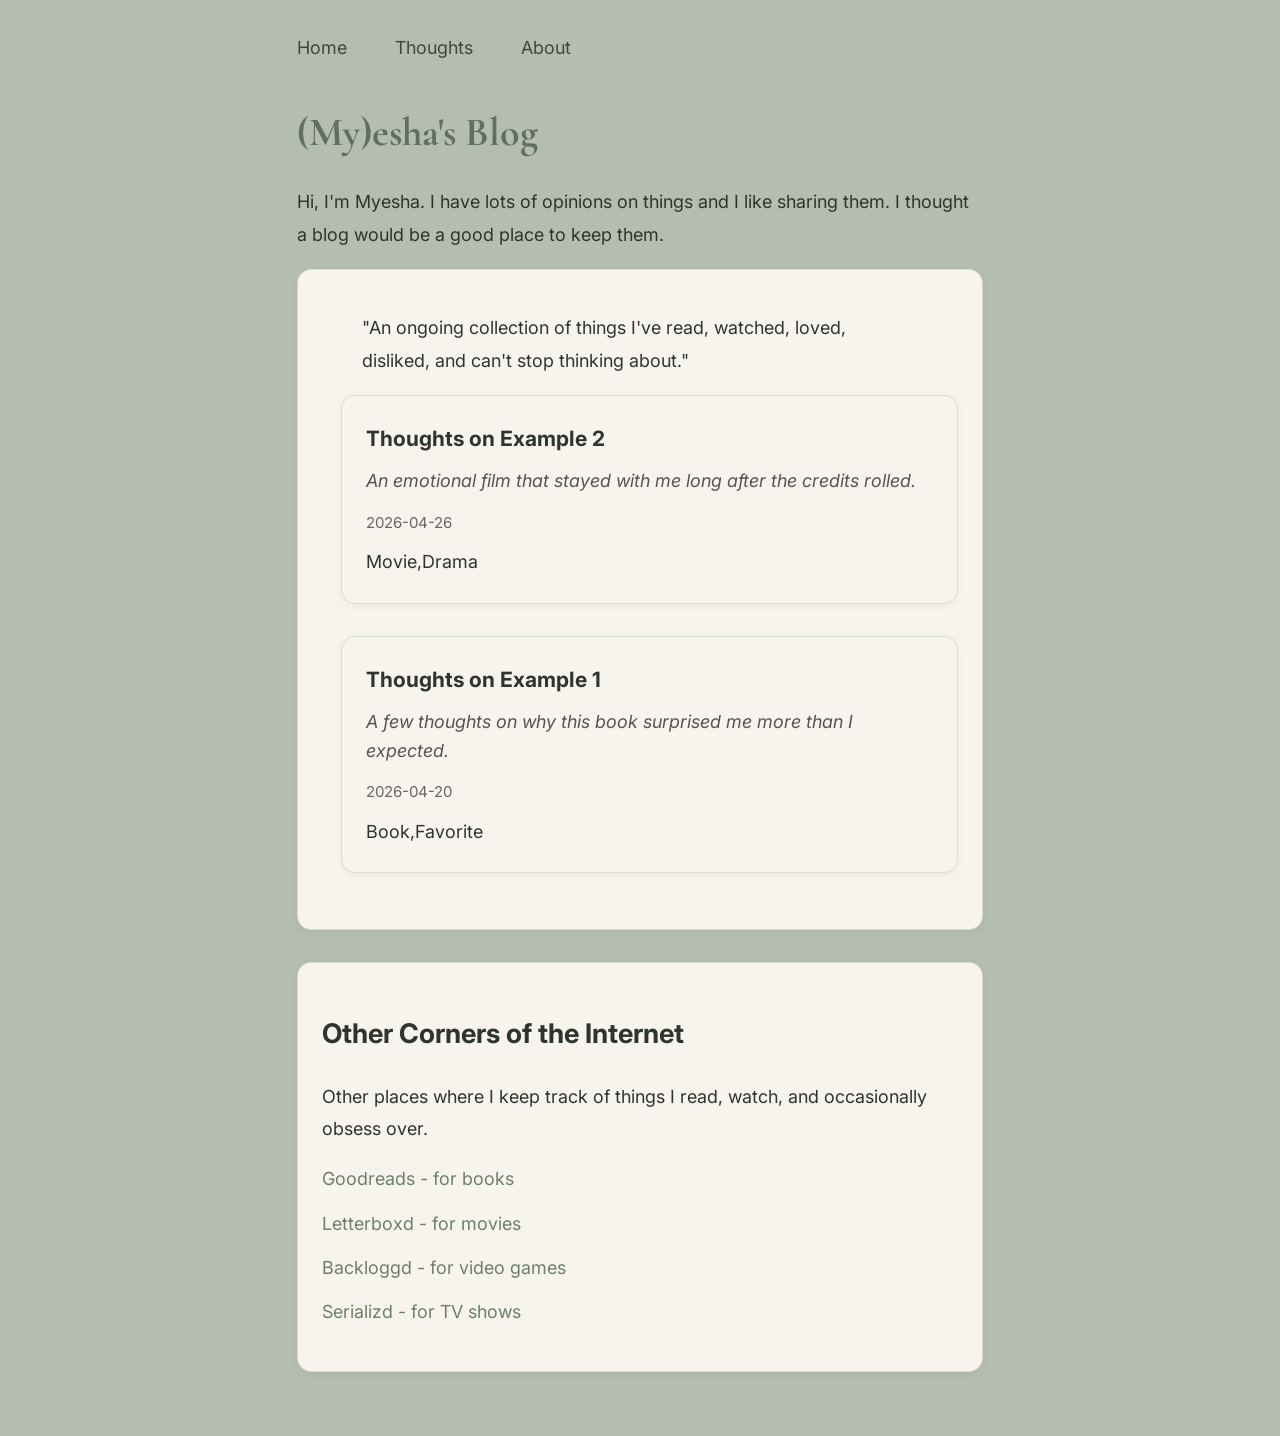
==== index.html @ 49e53ad8 "fixed tags problem" ====
<!DOCTYPE html>
<html>

<head>
  <title>(My)esha's Blog</title>
  <link rel="stylesheet" href="style.css">
  <link rel="preconnect" href="https://fonts.googleapis.com">
  <link rel="preconnect" href="https://fonts.gstatic.com" crossorigin>
  <link href="https://fonts.googleapis.com/css2?family=Cormorant+Garamond:wght@600;700&family=Inter:wght@400;500;600&display=swap" rel="stylesheet">
</head>

<body>

  <nav>
    <a href="index.html">Home</a>
    <a href="thoughts.html">Thoughts</a>
    <a href="about.html">About</a>
  </nav>

  <h1>(My)esha's Blog</h1>

  <p>
    Hi, I'm Myesha. I have lots of opinions on things and I like sharing them.
    I thought a blog would be a good place to keep them.
  </p>
  
  <section>
    <blockquote>
      "An ongoing collection of things I've read,
      watched, loved, disliked, and can't stop
      thinking about."
    </blockquote>
    <ul id="latest-posts"></ul>
    <script src="posts.js"></script>
  </section>
  
  <script>

    const latestList =
      document.getElementById("latest-posts");

    // copy + sort newest first
    const sortedPosts = [...posts].sort(
      (a, b) => new Date(b.date) - new Date(a.date)
    );

    // show newest 3 posts
    const latestPosts = sortedPosts.slice(0, 3);

    latestPosts.forEach(post => {

      const section = document.createElement("section"); 
      section.className = "post-preview";

      section.innerHTML = `
        <h3>
          <a href="${post.url}">
            ${post.title}
          </a>
        </h3>

        <p class="excerpt">
          ${post.excerpt}
        </p>

        <small>${post.date}</small>

        <div class="tags">
          ${post.tags}
        </div>
      `;

      latestList.appendChild(section);

    });

  </script>

  <section>
    <h2>Other Corners of the Internet</h2>

    <p>
    Other places where I keep track of things I read,
    watch, and occasionally obsess over.
    </p>

    <ul class="other-links">
      <li><a href="https://www.goodreads.com/user/show/201235929
">Goodreads - for books</a></li>
      <li><a href="https://boxd.it/lc8Df">Letterboxd - for movies</a></li>
      <li><a href="https://bckl.gg/uen9">Backloggd - for video games</a></li>
      <li><a href="https://srlzd.com/u/mchoud6">Serializd - for TV shows</a></li>
    </ul>
  </section>

</body>
</html>
---- style.css ----
/* GENERAL PAGE */

* {
  box-sizing: border-box;
}

body {
  max-width: 750px;
  margin: 0 auto;
  padding: 2rem;
  font-family: 'Inter', sans-serif;
  line-height: 1.8;
  font-size: 18px;
  background-color: #B5BDAE;
  color: #2F342F;
}

h1, summary {
  font-family: 'Cormorant Garamond', serif;
  color: #5f705f;
}

/* HEADINGS */
  
h1 {
  font-size: 2.5rem;
  margin-bottom: 0.5rem;
}

/* INTRO PARAGRAPH */
p {
  max-width: 65ch;
}

/* NAVIGATION */

nav {
  display: flex;
  gap: 2rem;
  margin-bottom: 2rem;
}
  
nav a {
  text-decoration: none;
  color: #444;
  margin-right: 1rem;
}

nav a:hover {
  text-decoration: underline;
}

/* LINKS */
a {
  color: #6E7F69;
  text-decoration: none;
  transition: color 0.2s ease;
}

a:hover {
  color: #A37B84;
  text-decoration: underline;
}

/* POST LISTS */
ul {
  padding-left: 1.2rem;
  list-style-position: outside;
}

li {
  margin-bottom: 1rem;
}

/* COLLAPSIBLE WEEK SECTIONS */ 

details {
  margin-bottom: 1.5rem;
  padding: 0.5rem 0;
}

summary {
  font-size: 1.1rem;
  font-weight: bold;
  cursor: pointer;
  margin-bottom: 0.5rem;
  letter-spacing: 0.03em;
}

summary:hover {
  opacity: 0.7;
}

/* SMALL TEXT */

small {
  color: #666;
}

/* HORIZONTAL RULE */ 

hr {
  margin: 2rem 0; 
  border: none;
  border-top: 1px solid #ddd;
}

/* CARD EFFECT */
section {
  background: #F7F4EE;
  border: 1px solid #D7DDD3;
  padding: 1.5rem;
  border-radius: 14px;
  margin-bottom: 2rem;
  box-shadow: 0 2px 8px rgba(0,0,0,0.05);
}

::selection {
  background: #dbeafe;
}

/* OTHER LINKS */
.other-links {
  list-style: none;
  padding-left: 0;
}

.other-links li {
  margin-bottom: 0.75rem;
}

/* TAGS */
.tags {
  margin-top: 0.5rem;
}

.tag {
  display: inline-block;
  padding: 0.25rem 0.7rem;
  margin-right: 0.4rem;
  margin-top: 0.3rem;

  background-color: #e6ece4;
  color: #5f705f;

  border-radius: 999px;

  font-size: 0.8rem;
}

.excerpt {
  margin: 0.6rem 0;
  color: #555;
  font-style: italic;
  line-height: 1.6;
}

.post-preview {
  margin-bottom: 2rem;
}

.post-preview h3 {
  margin-top: 0;
  margin-bottom: 0.5rem;
}

.post-preview h3 a {
  text-decoration: none;
  color: inherit;
}

.post-preview h3 a:hover {
  color: #6f8b73;
}
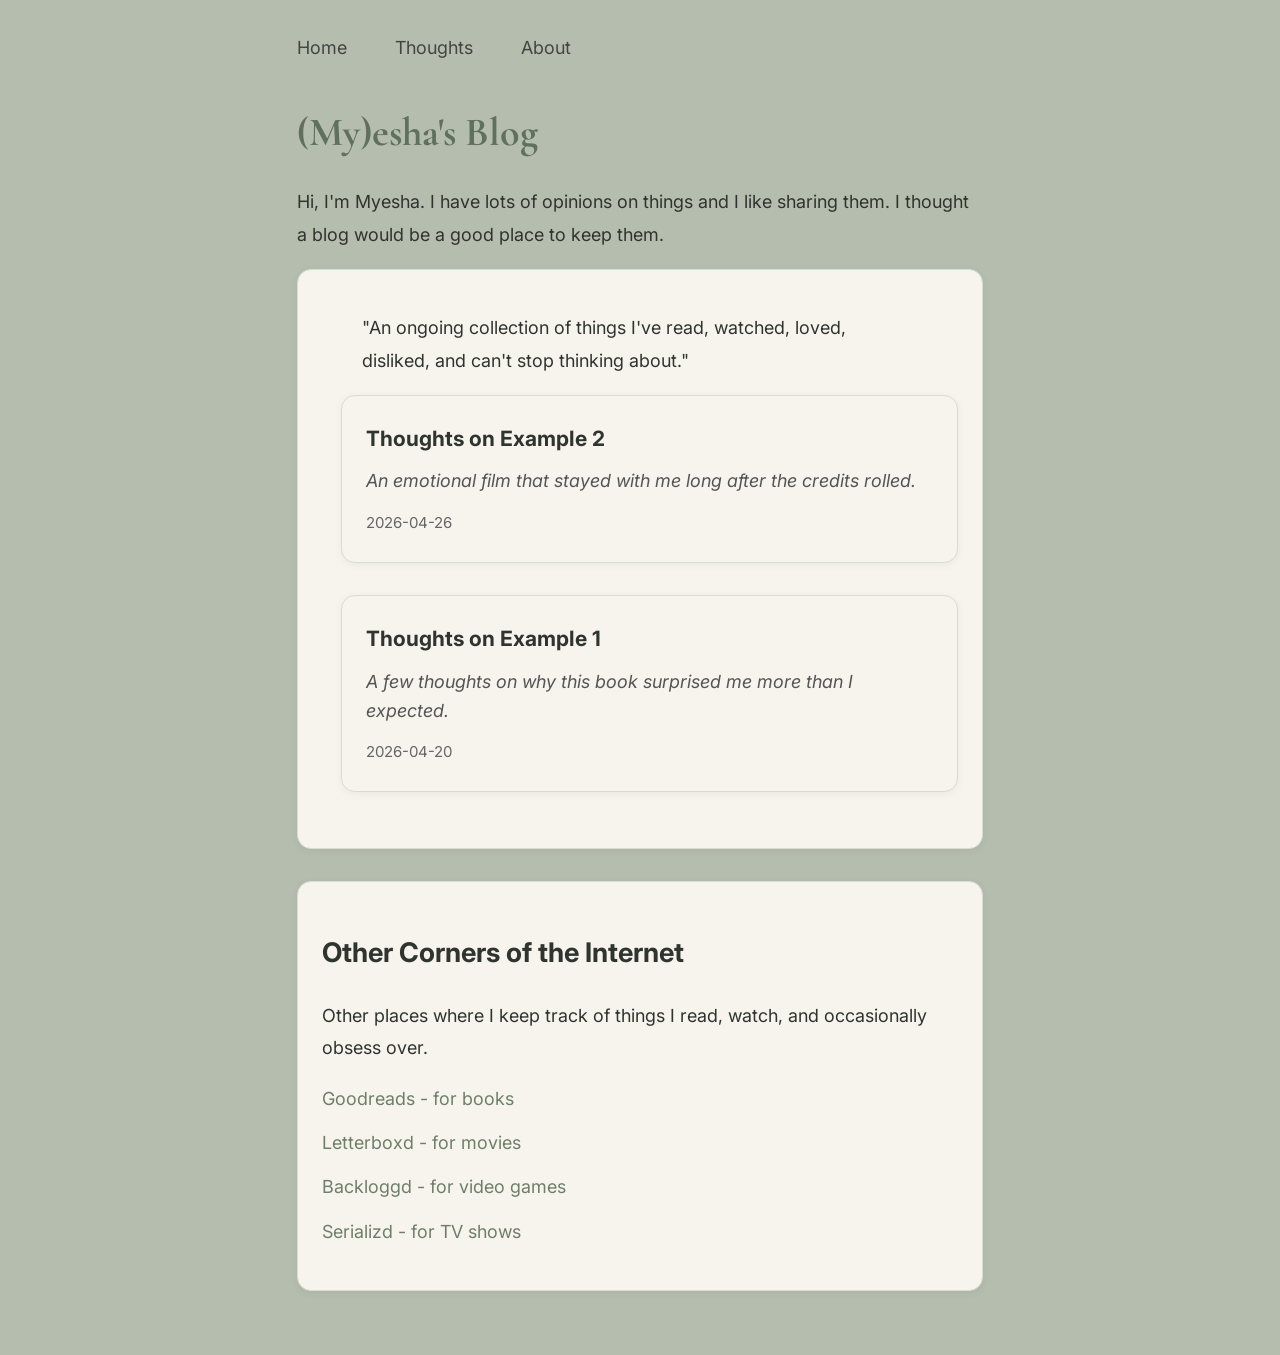
==== commit fbb9f0ff: "got rid of tags" ====
--- a/index.html
+++ b/index.html
@@ -64,10 +64,6 @@
         </p>
 
         <small>${post.date}</small>
-
-        <div class="tags">
-          ${post.tags}
-        </div>
       `;
 
       latestList.appendChild(section);
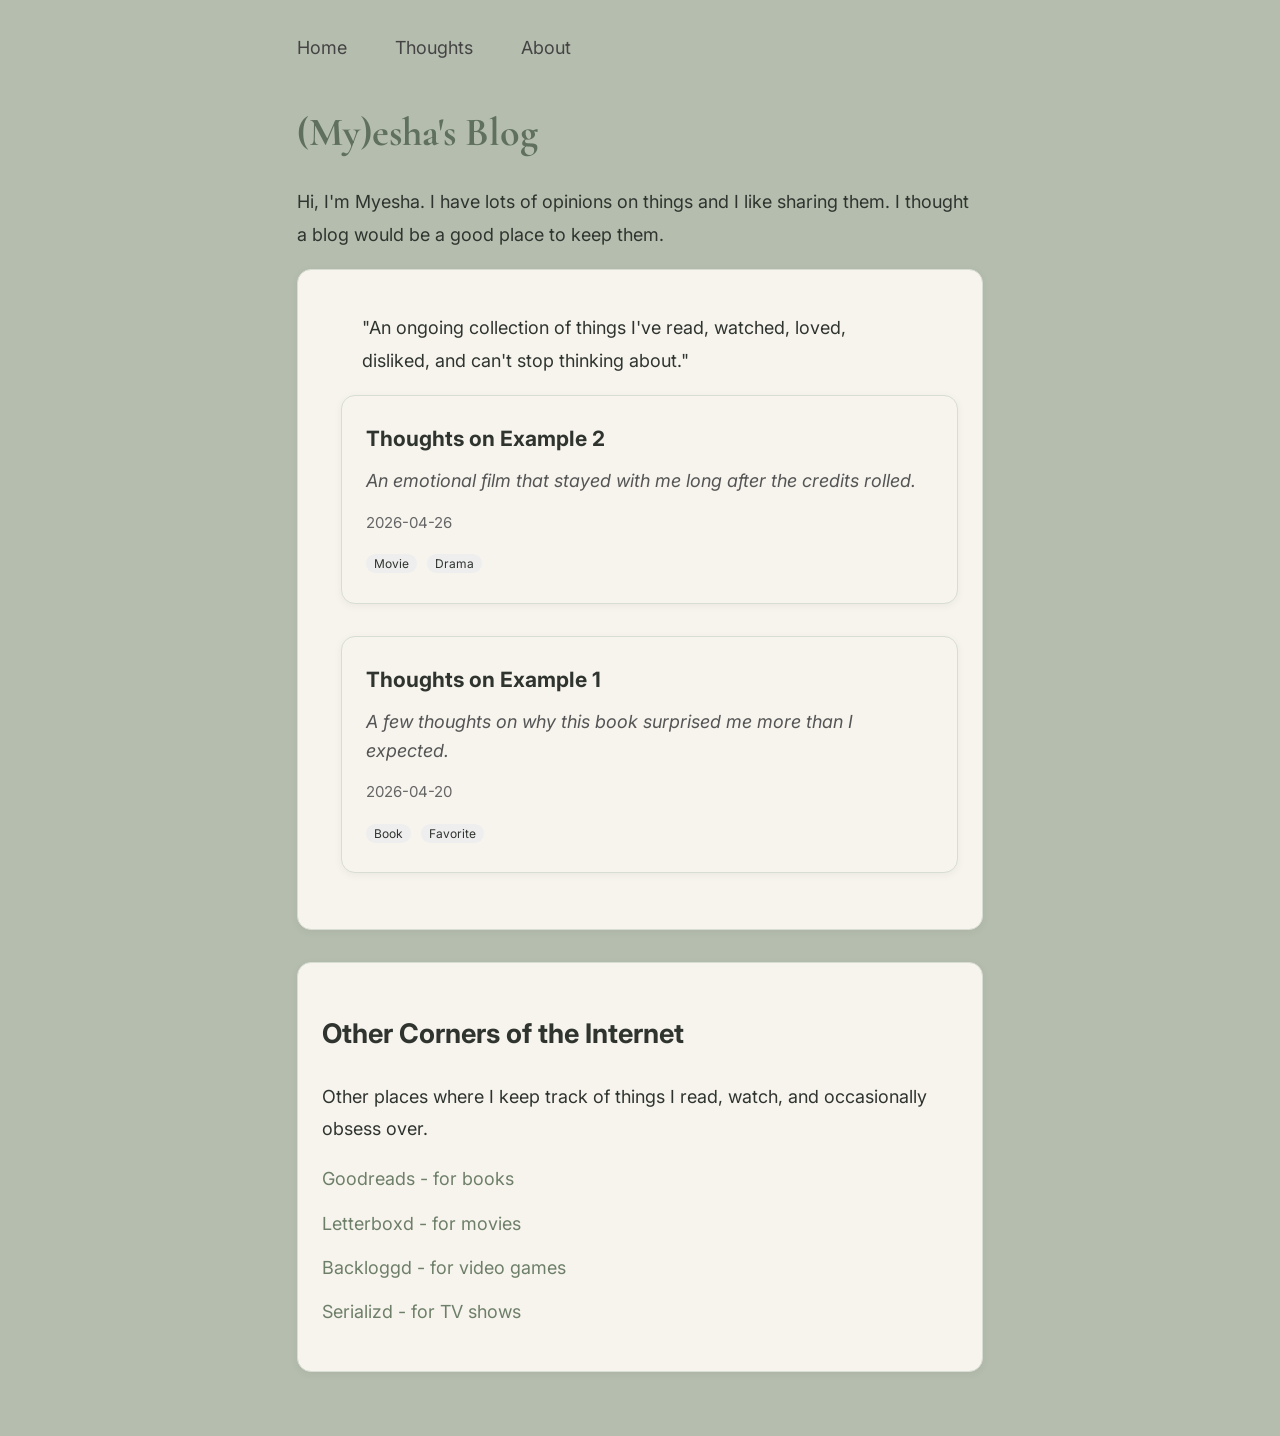
==== commit 3beca0ba: "added tags" ====
--- a/index.html
+++ b/index.html
@@ -64,6 +64,10 @@
         </p>
 
         <small>${post.date}</small>
+
+        <div class="tags">
+          ${post.tags.map(tag => `<span class="tag">${tag}</span>`).join(" ")}
+        </div>
       `;
 
       latestList.appendChild(section);
--- a/style.css
+++ b/style.css
@@ -135,17 +135,11 @@
 }
 
 .tag {
-  display: inline-block;
-  padding: 0.25rem 0.7rem;
-  margin-right: 0.4rem;
-  margin-top: 0.3rem;
-
-  background-color: #e6ece4;
-  color: #5f705f;
-
+  font-size: 12px;
+  padding: 2px 8px;
   border-radius: 999px;
-
-  font-size: 0.8rem;
+  background: #eee;
+  margin-right: 5px;
 }
 
 .excerpt {
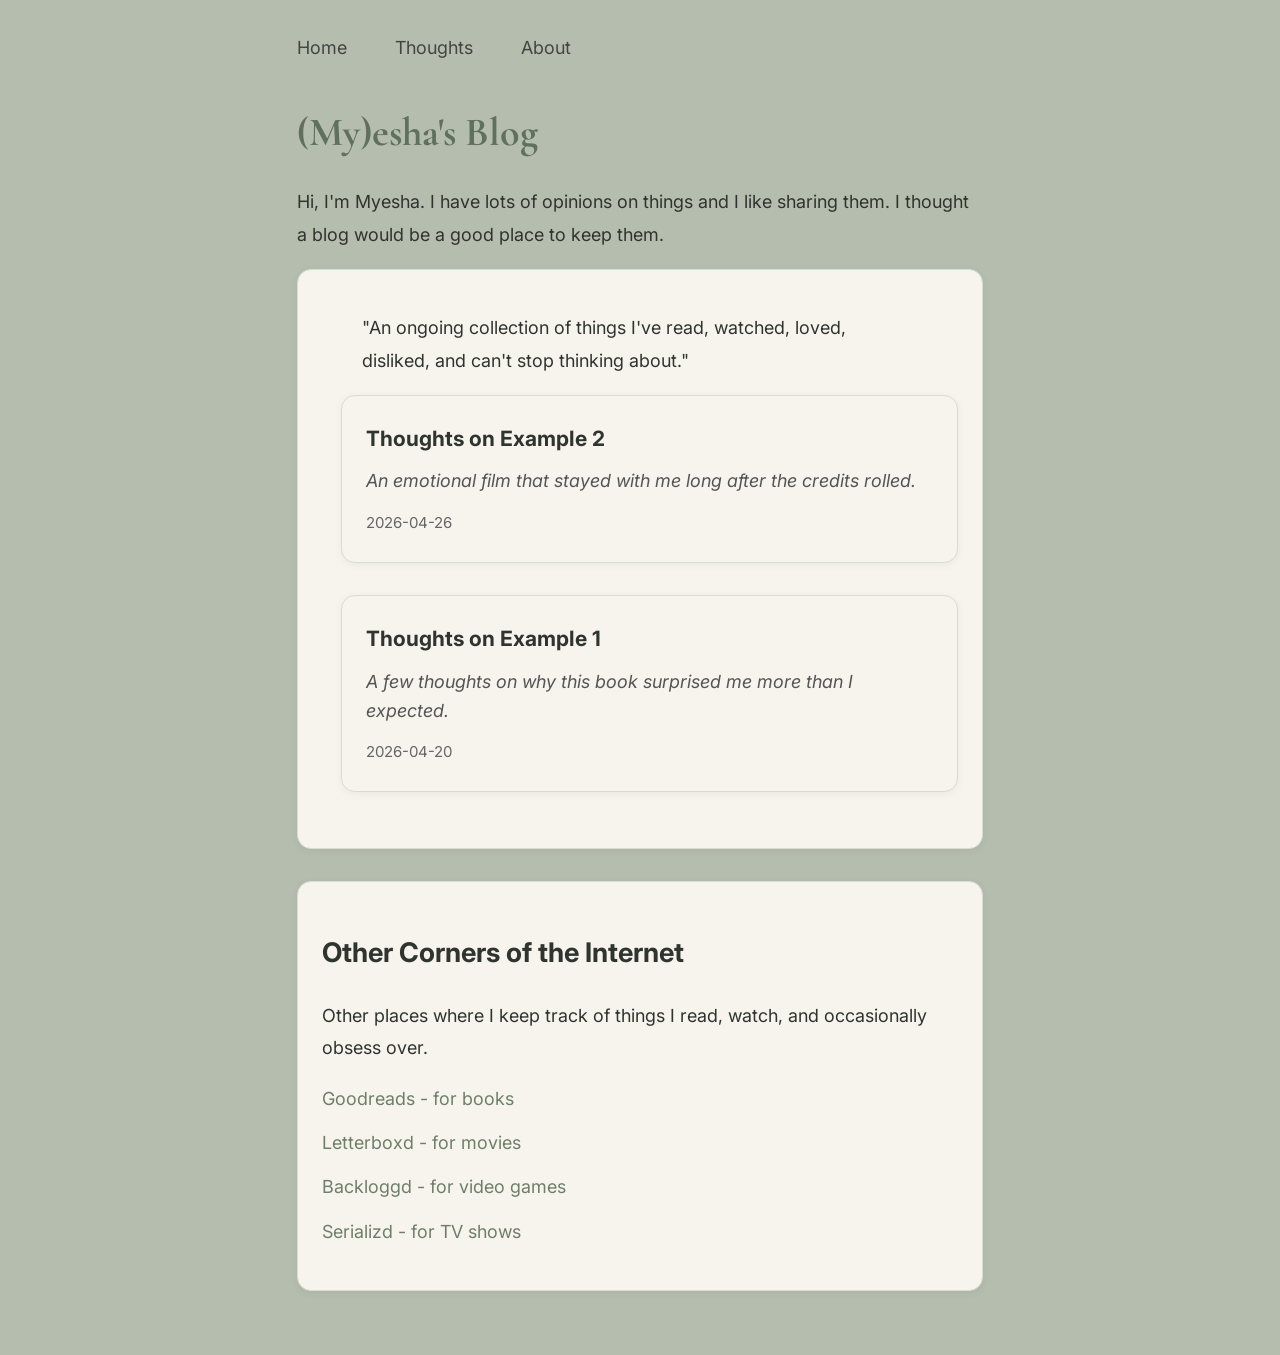
==== commit 440cbf9b: "got rid of tags" ====
--- a/index.html
+++ b/index.html
@@ -64,10 +64,6 @@
         </p>
 
         <small>${post.date}</small>
-
-        <div class="tags">
-          ${post.tags.map(tag => `<span class="tag">${tag}</span>`).join(" ")}
-        </div>
       `;
 
       latestList.appendChild(section);
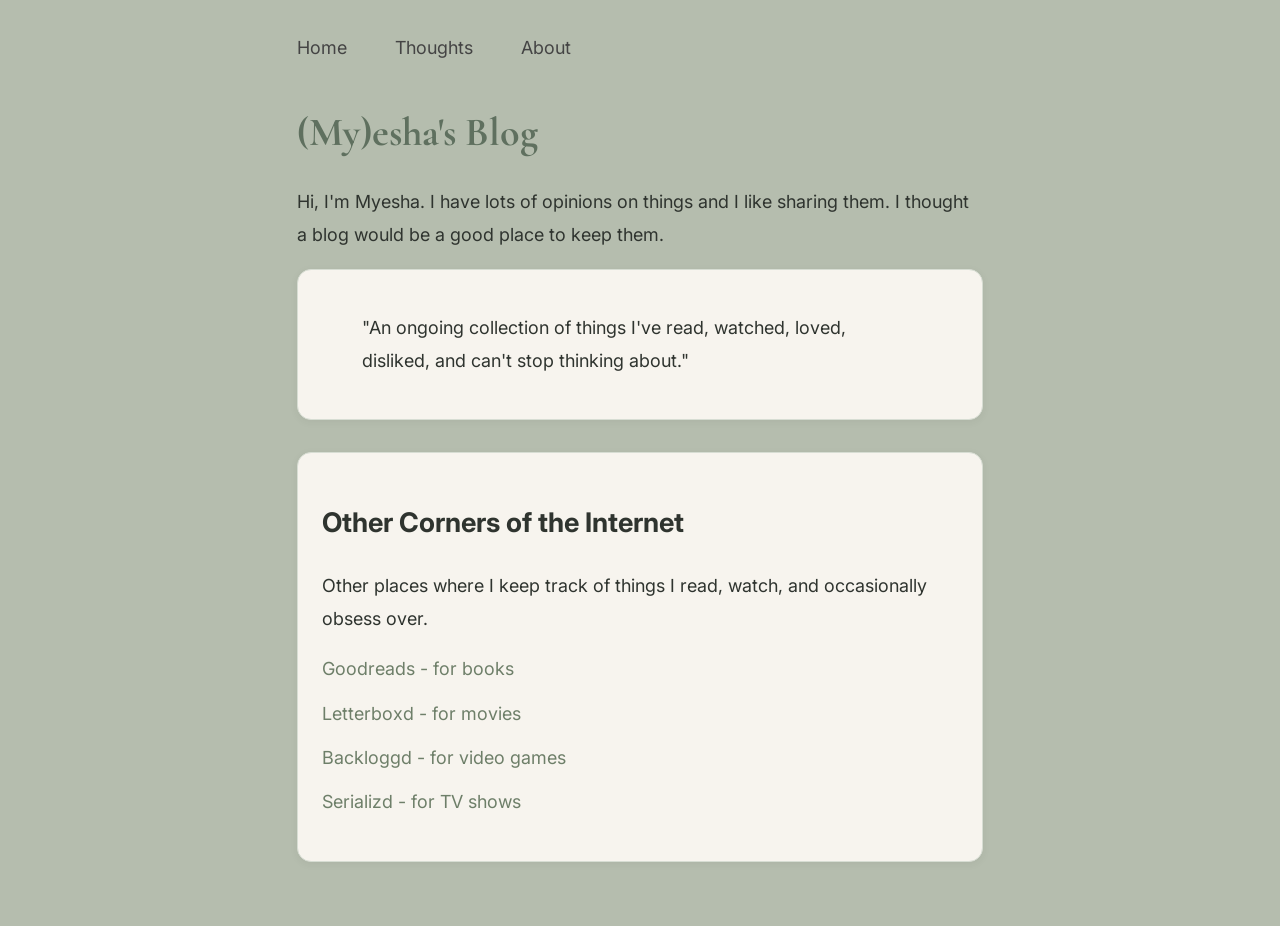
==== commit 2a73b6c7: "cleaned up index.html" ====
--- a/index.html
+++ b/index.html
@@ -1,9 +1,14 @@
 <!DOCTYPE html>
-<html>
+<html lang="en">
 
 <head>
+  <meta charset="UTF-8" />
+  <meta name="viewport" content="width=device-width, initial-scale=1.0" />
+
   <title>(My)esha's Blog</title>
+
   <link rel="stylesheet" href="style.css">
+
   <link rel="preconnect" href="https://fonts.googleapis.com">
   <link rel="preconnect" href="https://fonts.gstatic.com" crossorigin>
   <link href="https://fonts.googleapis.com/css2?family=Cormorant+Garamond:wght@600;700&family=Inter:wght@400;500;600&display=swap" rel="stylesheet">
@@ -11,83 +16,95 @@
 
 <body>
 
-  <nav>
-    <a href="index.html">Home</a>
-    <a href="thoughts.html">Thoughts</a>
-    <a href="about.html">About</a>
-  </nav>
+  <header>
+    <nav>
+      <a href="index.html">Home</a>
+      <a href="thoughts.html">Thoughts</a>
+      <a href="about.html">About</a>
+    </nav>
 
-  <h1>(My)esha's Blog</h1>
+    <h1>(My)esha's Blog</h1>
 
-  <p>
-    Hi, I'm Myesha. I have lots of opinions on things and I like sharing them.
-    I thought a blog would be a good place to keep them.
-  </p>
-  
-  <section>
-    <blockquote>
-      "An ongoing collection of things I've read,
-      watched, loved, disliked, and can't stop
-      thinking about."
-    </blockquote>
-    <ul id="latest-posts"></ul>
-    <script src="posts.js"></script>
-  </section>
-  
-  <script>
+    <p>
+      Hi, I'm Myesha. I have lots of opinions on things and I like sharing them.
+      I thought a blog would be a good place to keep them.
+    </p>
+  </header>
 
-    const latestList =
-      document.getElementById("latest-posts");
+  <main>
 
-    // copy + sort newest first
-    const sortedPosts = [...posts].sort(
-      (a, b) => new Date(b.date) - new Date(a.date)
-    );
+    <section>
+      <blockquote>
+        "An ongoing collection of things I've read,
+        watched, loved, disliked, and can't stop
+        thinking about."
+      </blockquote>
 
-    // show newest 3 posts
-    const latestPosts = sortedPosts.slice(0, 3);
+      <ul id="latest-posts"></ul>
+    </section>
 
-    latestPosts.forEach(post => {
+    <section>
+      <h2>Other Corners of the Internet</h2>
 
-      const section = document.createElement("section"); 
-      section.className = "post-preview";
+      <p>
+        Other places where I keep track of things I read,
+        watch, and occasionally obsess over.
+      </p>
 
-      section.innerHTML = `
-        <h3>
-          <a href="${post.url}">
-            ${post.title}
-          </a>
-        </h3>
+      <ul class="other-links">
+        <li><a href="https://www.goodreads.com/user/show/201235929">Goodreads - for books</a></li>
+        <li><a href="https://boxd.it/lc8Df">Letterboxd - for movies</a></li>
+        <li><a href="https://bckl.gg/uen9">Backloggd - for video games</a></li>
+        <li><a href="https://srlzd.com/u/mchoud6">Serializd - for TV shows</a></li>
+      </ul>
+    </section>
 
-        <p class="excerpt">
-          ${post.excerpt}
-        </p>
+  </main>
 
-        <small>${post.date}</small>
-      `;
+  <script src="posts.js" defer></script>
 
-      latestList.appendChild(section);
+  <script defer>
+    const latestList = document.getElementById("latest-posts");
 
-    });
+    if (latestList && Array.isArray(posts)) {
 
+      const sortedPosts = [...posts].sort(
+        (a, b) => new Date(b.date) - new Date(a.date)
+      );
+
+      const latestPosts = sortedPosts.slice(0, 3);
+
+      if (latestPosts.length === 0) {
+        latestList.innerHTML = "<p>No posts yet.</p>";
+      } else {
+
+        latestPosts.forEach(post => {
+          const section = document.createElement("section");
+          section.className = "post-preview";
+
+          section.innerHTML = `
+            <h3>
+              <a href="${post.url}">
+                ${post.title}
+              </a>
+            </h3>
+
+            <p class="excerpt">
+              ${post.excerpt}
+            </p>
+
+            <small>${post.date}</small>
+          `;
+
+          latestList.appendChild(section);
+        });
+
+      }
+    } else {
+      console.warn("Posts not loaded or latest-posts element missing");
+    }
   </script>
 
-  <section>
-    <h2>Other Corners of the Internet</h2>
+</body>
 
-    <p>
-    Other places where I keep track of things I read,
-    watch, and occasionally obsess over.
-    </p>
-
-    <ul class="other-links">
-      <li><a href="https://www.goodreads.com/user/show/201235929
-">Goodreads - for books</a></li>
-      <li><a href="https://boxd.it/lc8Df">Letterboxd - for movies</a></li>
-      <li><a href="https://bckl.gg/uen9">Backloggd - for video games</a></li>
-      <li><a href="https://srlzd.com/u/mchoud6">Serializd - for TV shows</a></li>
-    </ul>
-  </section>
-
-</body>
 </html>
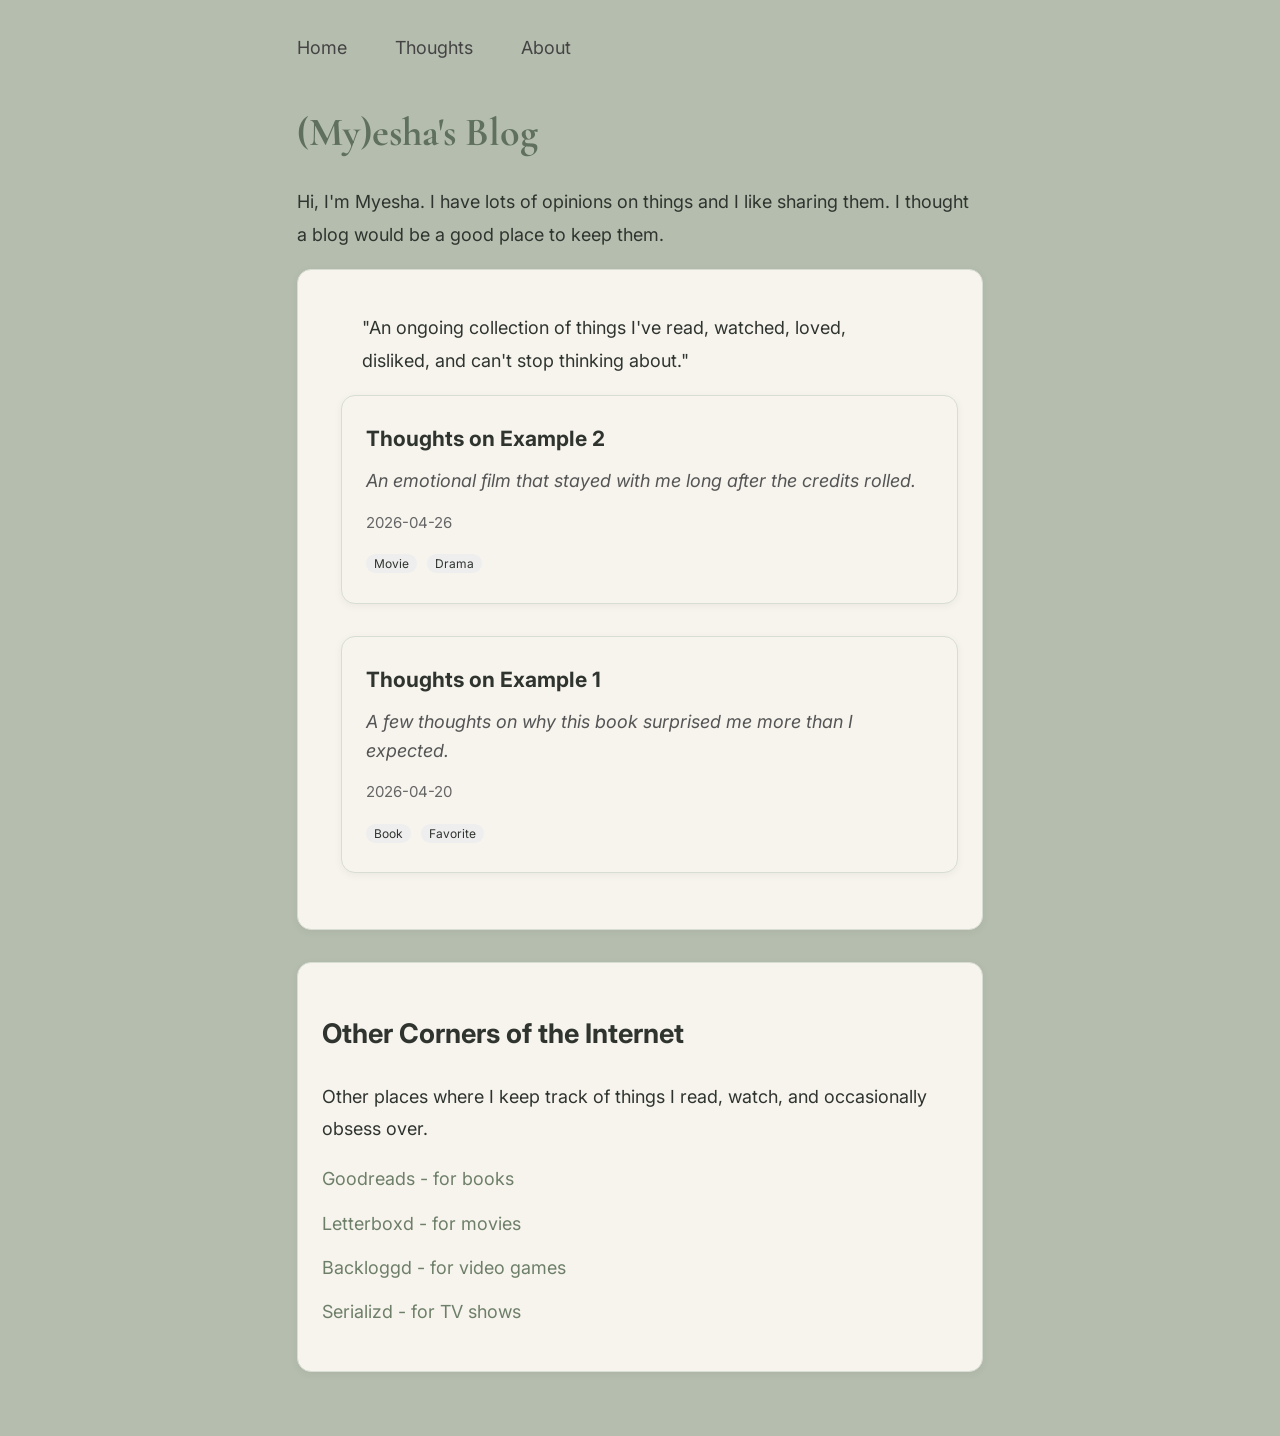
==== commit c650f8b0: "cleaner setup" ====
--- a/index.html
+++ b/index.html
@@ -36,8 +36,7 @@
     <section>
       <blockquote>
         "An ongoing collection of things I've read,
-        watched, loved, disliked, and can't stop
-        thinking about."
+        watched, loved, disliked, and can't stop thinking about."
       </blockquote>
 
       <ul id="latest-posts"></ul>
@@ -61,49 +60,11 @@
 
   </main>
 
-  <script src="posts.js" defer></script>
+  <!-- ALWAYS load data first -->
+  <script src="posts.js"></script>
 
-  <script defer>
-    const latestList = document.getElementById("latest-posts");
-
-    if (latestList && Array.isArray(posts)) {
-
-      const sortedPosts = [...posts].sort(
-        (a, b) => new Date(b.date) - new Date(a.date)
-      );
-
-      const latestPosts = sortedPosts.slice(0, 3);
-
-      if (latestPosts.length === 0) {
-        latestList.innerHTML = "<p>No posts yet.</p>";
-      } else {
-
-        latestPosts.forEach(post => {
-          const section = document.createElement("section");
-          section.className = "post-preview";
-
-          section.innerHTML = `
-            <h3>
-              <a href="${post.url}">
-                ${post.title}
-              </a>
-            </h3>
-
-            <p class="excerpt">
-              ${post.excerpt}
-            </p>
-
-            <small>${post.date}</small>
-          `;
-
-          latestList.appendChild(section);
-        });
-
-      }
-    } else {
-      console.warn("Posts not loaded or latest-posts element missing");
-    }
-  </script>
+  <!-- THEN logic -->
+  <script src="main.js"></script>
 
 </body>
 
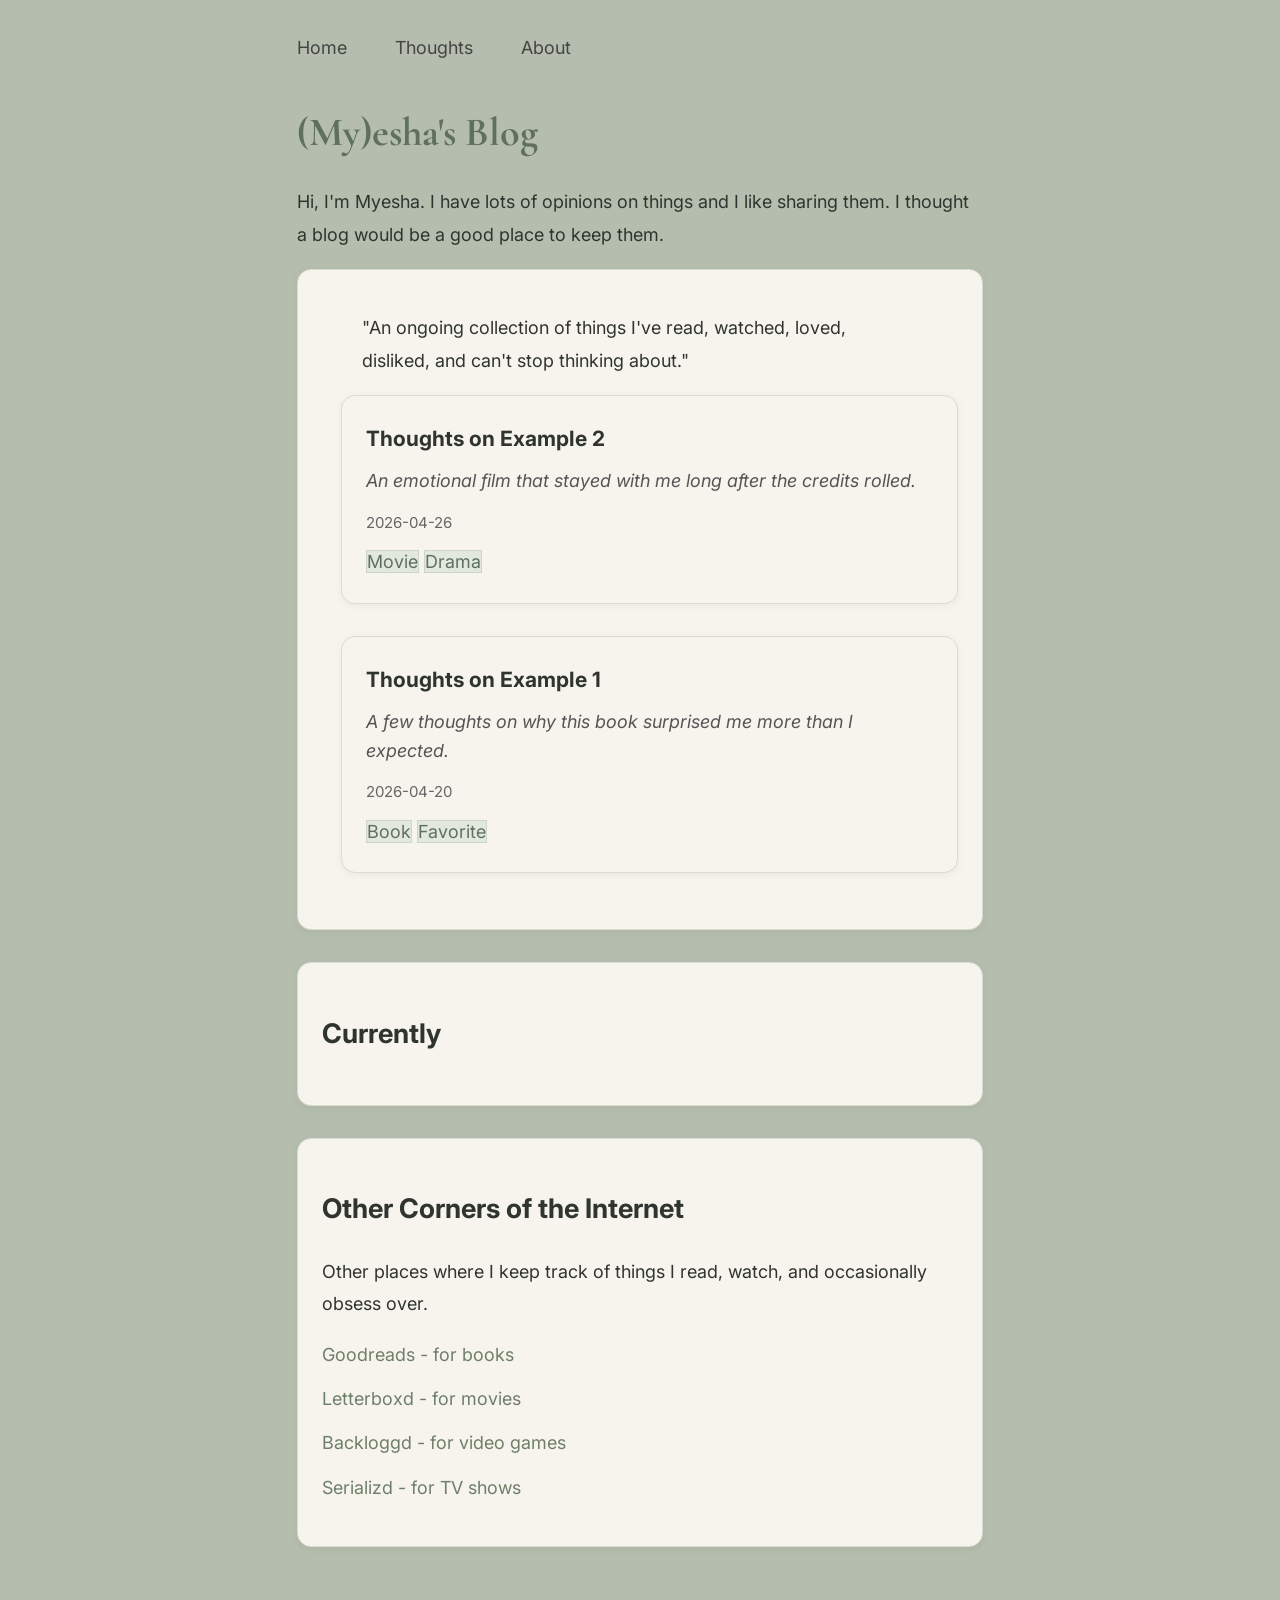
==== commit 30c02bf0: "streamlined currently section" ====
--- a/index.html
+++ b/index.html
@@ -43,6 +43,14 @@
     </section>
 
     <section>
+
+      <h2>Currently</h2>
+    
+      <div id="currently-card"></div>
+    
+    </section>
+
+    <section>
       <h2>Other Corners of the Internet</h2>
 
       <p>
--- a/style.css
+++ b/style.css
@@ -135,11 +135,9 @@
 }
 
 .tag {
-  font-size: 12px;
-  padding: 2px 8px;
-  border-radius: 999px;
-  background: #eee;
-  margin-right: 5px;
+  background: #E2E8DD;
+  color: #5F705F;
+  border: 1px solid #CCD6C7;
 }
 
 .excerpt {
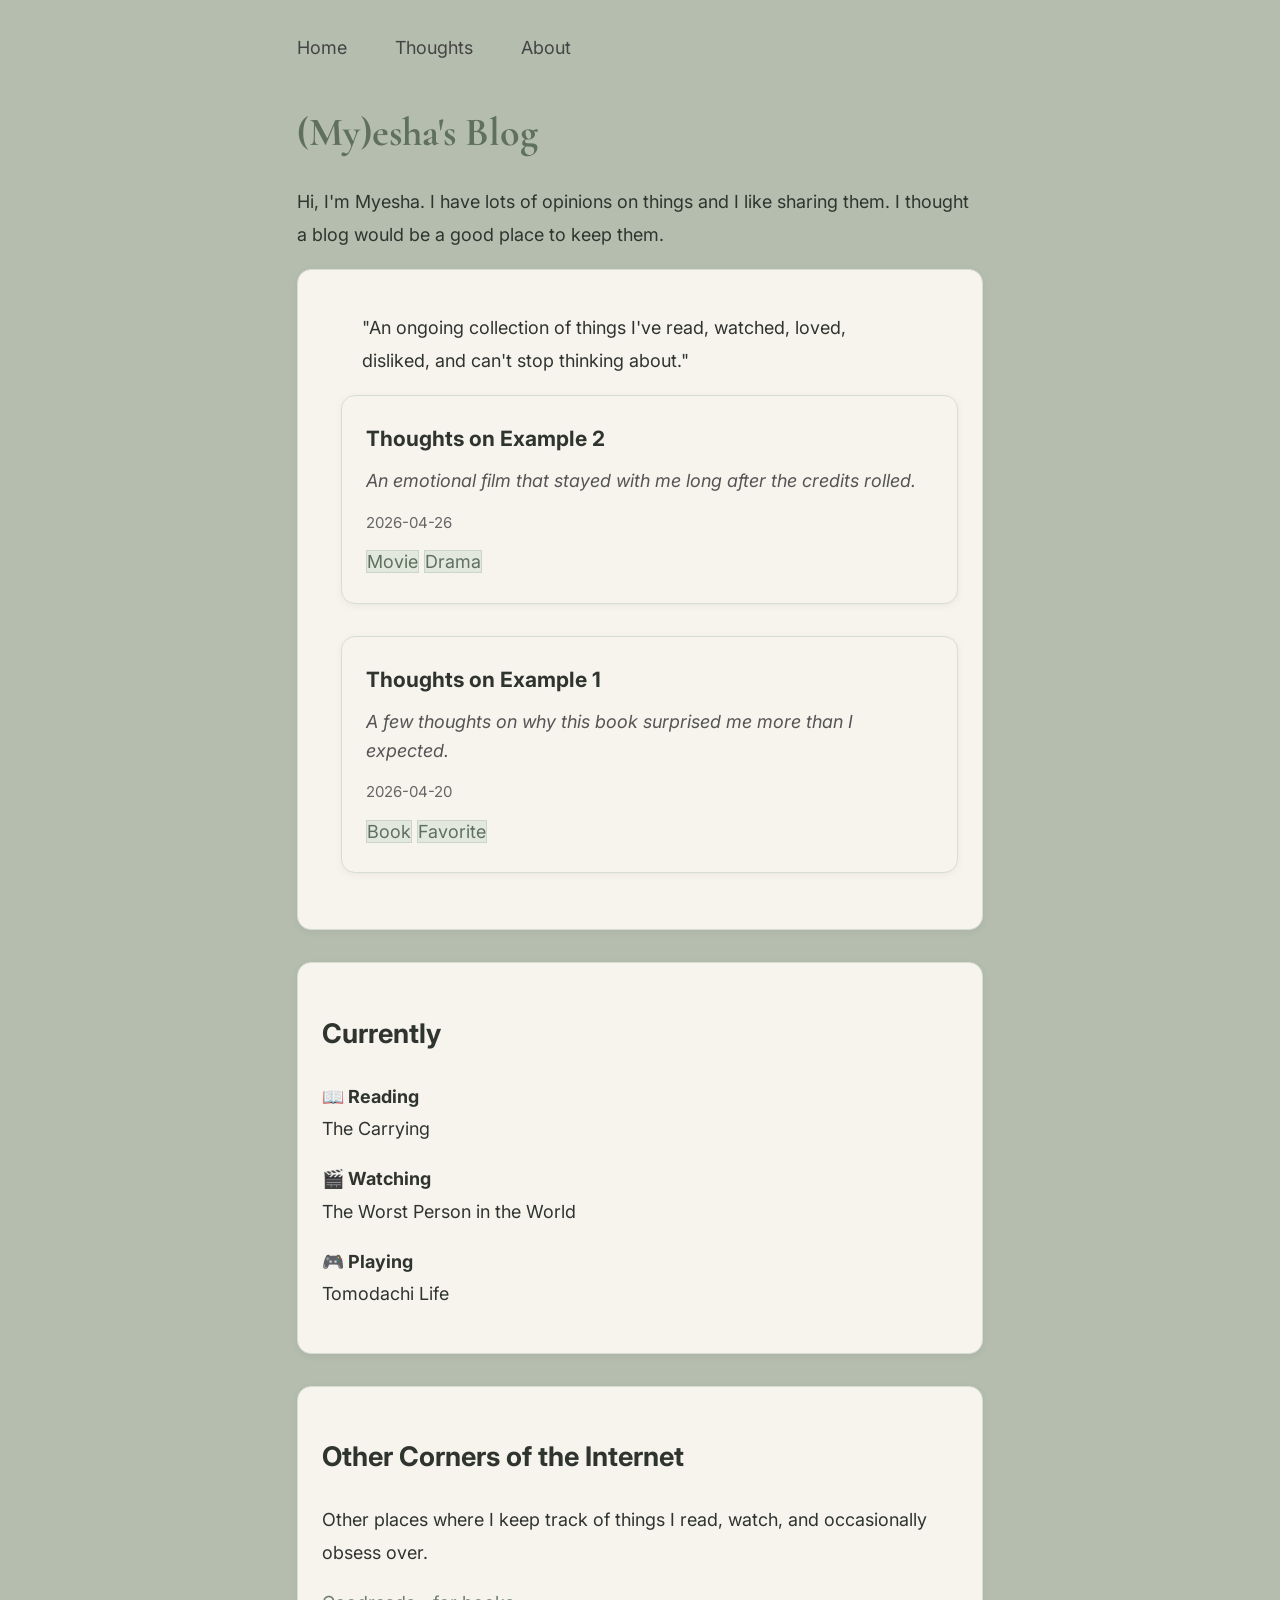
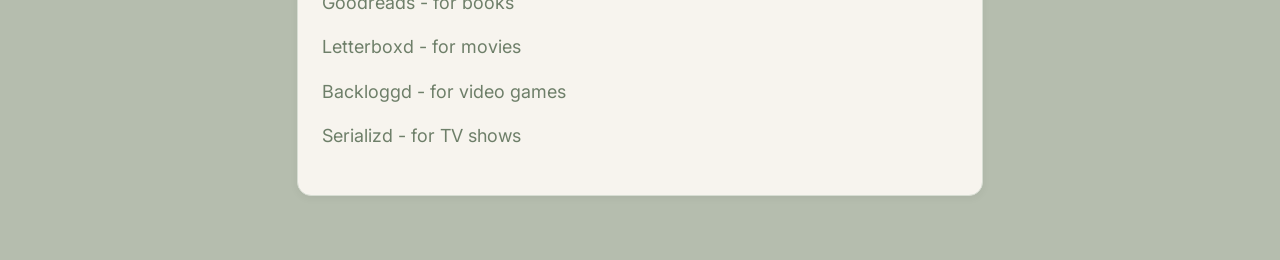
==== commit 5ec25f88: "fixed mistakes" ====
--- a/index.html
+++ b/index.html
@@ -70,6 +70,7 @@
 
   <!-- ALWAYS load data first -->
   <script src="posts.js"></script>
+  <script src="currently.js"></script>
 
   <!-- THEN logic -->
   <script src="main.js"></script>
